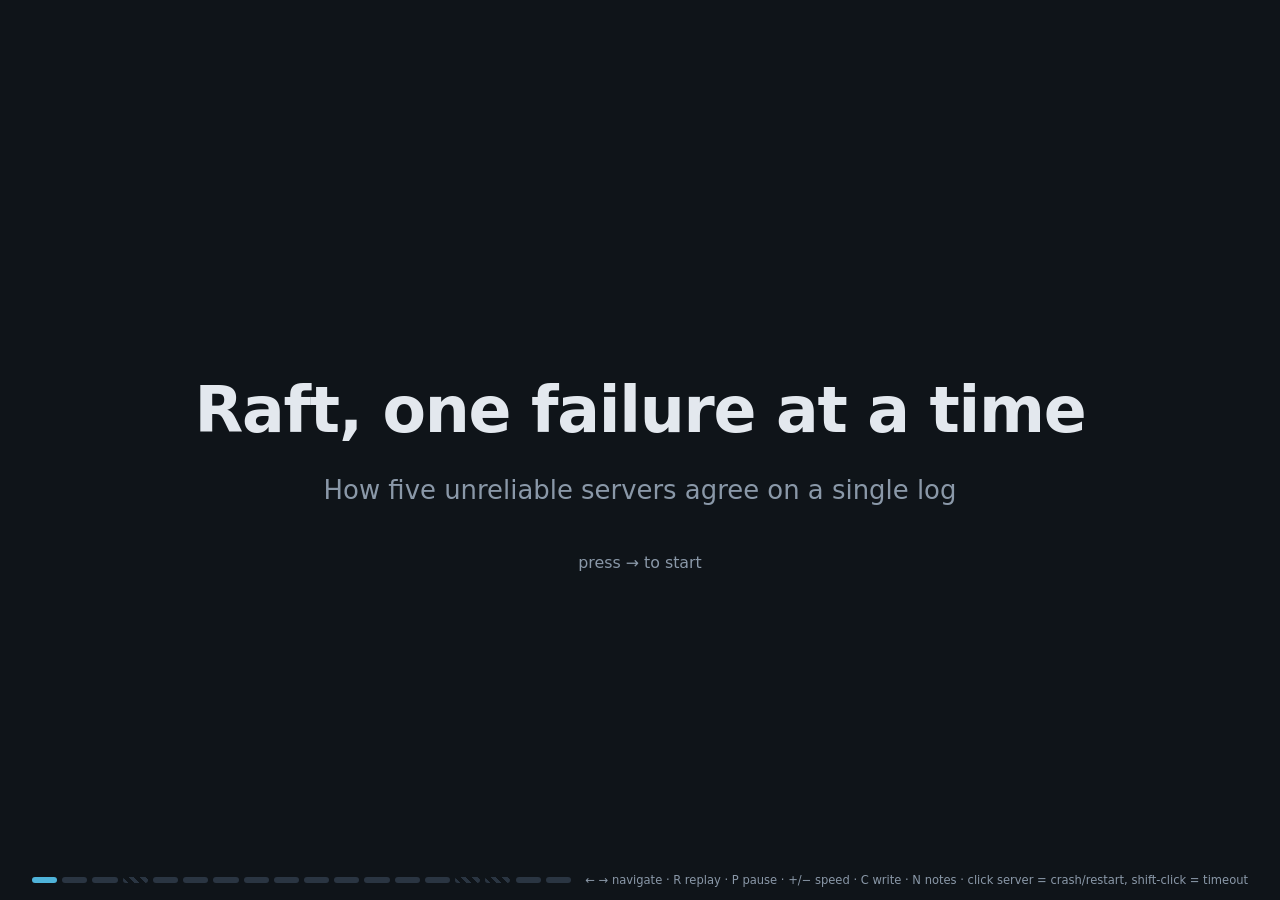
==== site/index.html @ b6d38cf2 "Turn the visualizer into an interactive Raft presentation The site is now a talk that builds Raft on" ====
<!doctype html>
<html lang="en">
<head>
<meta charset="utf-8">
<meta name="viewport" content="width=device-width, initial-scale=1">
<title>Raft, one failure at a time</title>
<link rel="stylesheet" href="raft.css">
<style>
  html { font-size: clamp(12px, 1.6vh, 26px); }
  body { height: 100vh; overflow: hidden; display: grid; grid-template-rows: auto minmax(0, 1fr) auto; font-size: 1rem; }

  header.top { padding: 1.4rem 2.5vw .6rem; display: flex; align-items: baseline; gap: 1.2rem; }
  .kicker { text-transform: uppercase; letter-spacing: .12em; font-size: .95rem; font-weight: 700; color: var(--ae); white-space: nowrap; }
  .kicker.problem { color: var(--bad); } .kicker.fix { color: var(--leader); } .kicker.bonus-problem { color: var(--bad); } .kicker.bonus-fix { color: var(--leader); }
  header.top h1 { margin: 0; font-size: 2.4rem; font-weight: 650; letter-spacing: -.01em; }

  main.stage { display: grid; grid-template-columns: minmax(0, 1.05fr) minmax(0, 1fr) minmax(0, .85fr); gap: 1.4vw; padding: .4rem 2.5vw .6rem; min-height: 0; }
  main.stage.nodata { grid-template-columns: minmax(0, 1.25fr) minmax(0, 0) minmax(0, 1fr); }
  main.stage.nodata .data { display: none; }
  .viz { display: flex; flex-direction: column; min-height: 0; gap: .5rem; }
  .viz canvas { flex: 1; width: 100%; min-height: 0; }
  .vizbar { display: flex; flex-wrap: wrap; gap: .4rem; align-items: center; font-size: .9rem; }
  .vizbar .spacer { flex: 1; }
  .vizbar .speed { color: var(--muted); }

  .data { display: flex; flex-direction: column; gap: .8rem; min-height: 0; overflow: auto; }
  .card { background: var(--panel); border: 1px solid var(--border); border-radius: 10px; padding: .7rem .8rem; }
  .card h3 { margin: 0 0 .4rem; font-size: .8rem; text-transform: uppercase; letter-spacing: .08em; color: var(--muted); font-weight: 600; }
  .card.events-card { flex: 1; display: flex; flex-direction: column; min-height: 8rem; }
  .card.events-card .events { flex: 1; font-size: .95rem; }
  .hidden { display: none !important; }

  .talk { display: flex; flex-direction: column; gap: 1rem; min-height: 0; }
  ul.bullets { list-style: none; margin: 0; padding: 0; display: flex; flex-direction: column; gap: .9rem; font-size: 1.45rem; line-height: 1.35; }
  ul.bullets li { padding-left: 1.1em; position: relative; opacity: 0; transform: translateY(6px); transition: opacity .35s, transform .35s; }
  ul.bullets li.shown { opacity: 1; transform: none; }
  ul.bullets li.shown.past { opacity: .55; }
  ul.bullets li::before { content: "›"; position: absolute; left: 0; color: var(--ae); font-weight: 700; }
  ul.bullets code { font-size: .9em; }
  .rules { margin-top: auto; background: var(--panel); border: 1px solid var(--border); border-radius: 10px; padding: .7rem .9rem; overflow: auto; }
  .rules h3 { margin: 0 0 .4rem; font-size: .8rem; text-transform: uppercase; letter-spacing: .08em; color: var(--muted); font-weight: 600; }
  .rules ol { margin: 0; padding-left: 1.4em; display: flex; flex-direction: column; gap: .25rem; font-size: .92rem; }
  .rules li.fresh { color: var(--leader); animation: ruleIn .8s ease-out; }
  @keyframes ruleIn { from { background: rgba(63,178,127,.35); } to { background: transparent; } }

  footer { display: flex; align-items: center; gap: 1rem; padding: .5rem 2.5vw .8rem; color: var(--muted); font-size: .8rem; }
  .progress { display: flex; gap: .35rem; flex: 1; }
  .progress span { height: .45rem; flex: 1; border-radius: 3px; background: var(--border); cursor: pointer; }
  .progress span.optional { background: repeating-linear-gradient(45deg, var(--border) 0 4px, transparent 4px 8px); }
  .progress span.done { background: #3d6593; }
  .progress span.current { background: var(--ae); }

  /* hero & recap layouts */
  .hero { display: none; grid-column: 1 / -1; align-self: center; justify-self: center; text-align: center; max-width: 70rem; }
  .hero h2 { font-size: 4.4rem; margin: 0 0 1rem; letter-spacing: -.02em; }
  .hero p { font-size: 1.8rem; color: var(--muted); margin: 0; }
  .hero .start { margin-top: 3rem; font-size: 1.1rem; color: var(--muted); }
  .recap { display: none; grid-column: 1 / -1; min-height: 0; overflow: auto; align-self: center; }
  .recap .groups { display: grid; grid-template-columns: repeat(3, minmax(0, 1fr)); gap: 1.4rem; }
  .recap .group { background: var(--panel); border: 1px solid var(--border); border-radius: 12px; padding: 1.4rem 1.6rem; }
  .recap .group h3 { margin: 0 0 .9rem; font-size: 1.9rem; }
  .recap .group:nth-child(1) h3 { color: var(--candidate); }
  .recap .group:nth-child(2) h3 { color: var(--ae); }
  .recap .group:nth-child(3) h3 { color: var(--leader); }
  .recap .group ul { margin: 0; padding-left: 1.2em; font-size: 1.45rem; line-height: 1.35; display: flex; flex-direction: column; gap: .8rem; }
  .recap .skipped { margin-top: 2.2rem; font-size: 1.35rem; color: var(--muted); }
  .recap .skipped b { color: var(--text); }
  iframe.sandbox { display: none; grid-column: 1 / -1; width: 100%; height: 100%; border: 1px solid var(--border); border-radius: 10px; background: var(--bg); }

  body.layout-hero .viz, body.layout-hero .data, body.layout-hero .talk,
  body.layout-recap .viz, body.layout-recap .data, body.layout-recap .talk,
  body.layout-sandbox .viz, body.layout-sandbox .data, body.layout-sandbox .talk { display: none; }
  body.layout-hero .hero { display: block; }
  body.layout-hero header.top { visibility: hidden; }
  body.layout-recap .recap { display: block; }
  body.layout-sandbox iframe.sandbox { display: block; }
  body.layout-hero main.stage, body.layout-recap main.stage, body.layout-sandbox main.stage { grid-template-columns: 1fr; }

  .notes {
    position: fixed; left: 2.5vw; right: 2.5vw; bottom: 3rem; background: rgba(23,30,38,.97); border: 1px solid var(--candidate);
    border-radius: 10px; padding: .8rem 1rem; font-size: 1.05rem; box-shadow: 0 10px 40px rgba(0,0,0,.5);
  }
  .notes b { color: var(--candidate); }
</style>
</head>
<body>
<header class="top">
  <span class="kicker" id="kicker"></span>
  <h1 id="title"></h1>
</header>

<main class="stage" id="stage">
  <section class="viz">
    <canvas class="cluster" id="cv"></canvas>
    <div class="vizbar">
      <button class="primary" id="btnWrite" title="C">Client write</button>
      <button id="btnPart">Partition</button>
      <span class="spacer"></span>
      <button id="btnReplay" title="R">↺ Replay</button>
      <button id="btnPause" title="P">❚❚</button>
      <span class="speed" id="speed">1.0×</span>
    </div>
  </section>

  <section class="data">
    <div class="card" id="cardLogs"><h3>Logs</h3><div class="logs" id="logs"></div></div>
    <div class="card" id="cardSm"><h3>State machines</h3><div class="sms" id="sms"></div></div>
    <div class="card" id="cardReceipts"><h3>Client was told “OK” for</h3><div class="receipts" id="receipts"></div></div>
    <div class="card events-card" id="cardEvents"><h3>Events</h3><div class="events" id="events"></div></div>
  </section>

  <aside class="talk">
    <ul class="bullets" id="bullets"></ul>
    <div class="rules"><h3>Rules so far</h3><ol id="rules"></ol></div>
  </aside>

  <div class="hero" id="hero"></div>
  <div class="recap" id="recap"></div>
  <iframe class="sandbox" id="sandbox" title="Raft sandbox"></iframe>
</main>

<footer>
  <div class="progress" id="progress"></div>
  <span>← → navigate · R replay · P pause · +/− speed · C write · N notes · click server = crash/restart, shift-click = timeout</span>
</footer>
<div class="notes hidden" id="notes"></div>

<script src="raft-sim.js"></script>
<script src="raft-view.js"></script>
<script src="slides.js"></script>
<script src="deck.js"></script>
</body>
</html>
---- site/raft.css ----
/* Shared styles for the Raft presentation and sandbox. */
:root {
  --bg: #0f1419;
  --panel: #171e26;
  --panel-2: #1e2731;
  --border: #2a3542;
  --text: #e3e8ee;
  --muted: #8a98a8;
  --follower: #4a6fa5;
  --candidate: #e0a030;
  --leader: #3fb27f;
  --offline: #39414b;
  --rv: #e0a030;
  --ae: #4fb3d9;
  --client: #b07cf0;
  --bad: #e05561;
  --canvas-bg: #121921;
  --link: #233040;
}
* { box-sizing: border-box; }
body {
  margin: 0; background: var(--bg); color: var(--text);
  font: 14px/1.45 system-ui, -apple-system, "Segoe UI", Roboto, sans-serif;
}
button {
  background: var(--panel-2); color: var(--text); border: 1px solid var(--border);
  border-radius: 6px; padding: .35em .8em; font: inherit; cursor: pointer;
}
button:hover { border-color: #4a5a6c; }
button.primary { background: #2b4a6e; border-color: #3d6593; }
button.on { background: #5a2a32; border-color: var(--bad); }
canvas.cluster { display: block; cursor: pointer; border-radius: 8px; background: var(--canvas-bg); }
code { background: var(--panel-2); padding: 0 .3em; border-radius: 4px; }

/* Log table */
.logs { overflow-x: auto; }
table.log { border-collapse: separate; border-spacing: 3px; }
table.log th { font-weight: 500; color: var(--muted); font-size: .75em; text-align: center; min-width: 1.9em; }
table.log th.row { text-align: left; white-space: nowrap; padding-right: .4em; font-size: .95em; color: var(--text); }
table.log td.cell {
  min-width: 1.9em; height: 1.9em; text-align: center; border-radius: 4px; font-size: .85em; font-weight: 600;
  color: #0d1117; border: 2px solid transparent; position: relative; padding: 0 .2em;
}
table.log.cmds td.cell { min-width: 3.1em; height: 2.3em; line-height: 1.05; }
table.log td.cell .c { display: block; }
table.log td.cell .tm { display: block; font-size: .7em; opacity: .75; font-weight: 500; }
table.log td.cell.uncommitted { opacity: .45; border-style: dashed; border-color: rgba(255,255,255,.7); }
table.log td.cell.empty { background: transparent; border: 1px dashed var(--border); }
table.log td.cell.new { animation: pop .5s ease-out; }
table.log td.cell.diverged { outline: 3px solid var(--bad); outline-offset: 1px; }
table.log td.cell.nextmark { box-shadow: 0 4px 0 0 var(--candidate); }
table.log td.meta { color: var(--muted); font-size: .75em; white-space: nowrap; padding-left: .5em; }
tr.offline th.row, tr.offline td { opacity: .3; }
@keyframes pop { from { transform: scale(1.5); } to { transform: scale(1); } }
.badge { display: inline-block; font-size: .7em; padding: 0 .45em; border-radius: 8px; margin-left: .3em; color: #0d1117; font-weight: 600; }

/* State machines */
.sms { display: grid; grid-template-columns: repeat(5, minmax(0, 1fr)); gap: .5em; }
.sm { background: var(--panel-2); border: 1px solid var(--border); border-radius: 8px; padding: .4em .6em; }
.sm.offline { opacity: .35; }
.sm .t { font-weight: 600; }
.kv { display: grid; grid-template-columns: auto 1fr; gap: 0 .6em; margin-top: .2em; font-family: ui-monospace, Menlo, Consolas, monospace; }
.kv .k { color: var(--muted); }
.kv .v.flash { animation: flash .8s ease-out; }
.kv .v.diff { color: #fff; background: var(--bad); border-radius: 3px; padding: 0 .2em; }
@keyframes flash { from { color: #fff; background: #3fb27f88; } to { background: transparent; } }

/* Client receipts */
.receipts { display: flex; flex-wrap: wrap; gap: .4em; }
.receipt { background: rgba(176,124,240,.15); border: 1px solid var(--client); border-radius: 6px; padding: .1em .5em; font-family: ui-monospace, Menlo, Consolas, monospace; }
.receipt small { color: var(--muted); }
.receipt.lost { border-color: var(--bad); background: rgba(224,85,97,.25); text-decoration: line-through; text-decoration-color: var(--bad); }
.receipt.lost b { text-decoration: none; color: var(--bad); }
.receipts .none { color: var(--muted); }

/* Event log */
.events { overflow-y: auto; font-family: ui-monospace, Menlo, Consolas, monospace; font-size: .85em; }
.events div { padding: 1px 0; border-bottom: 1px solid #1c242d; }
.events .time { color: var(--muted); margin-right: .6em; }
.ev-leader { color: var(--leader); } .ev-cand { color: var(--candidate); } .ev-crash { color: var(--bad); }
.ev-commit { color: #9fd3ff; } .ev-client { color: var(--client); } .ev-trunc { color: #ff9f7a; }
.ev-bad { color: #fff; background: rgba(224,85,97,.35); }

.legend { display: flex; flex-wrap: wrap; gap: .4em 1em; color: var(--muted); font-size: .85em; }
.legend span::before { content: ""; display: inline-block; width: .7em; height: .7em; border-radius: 50%; margin-right: .35em; vertical-align: -.05em; background: var(--c); }
.legend span.hollow::before { background: transparent; border: 2px solid var(--c); width: .45em; height: .45em; }
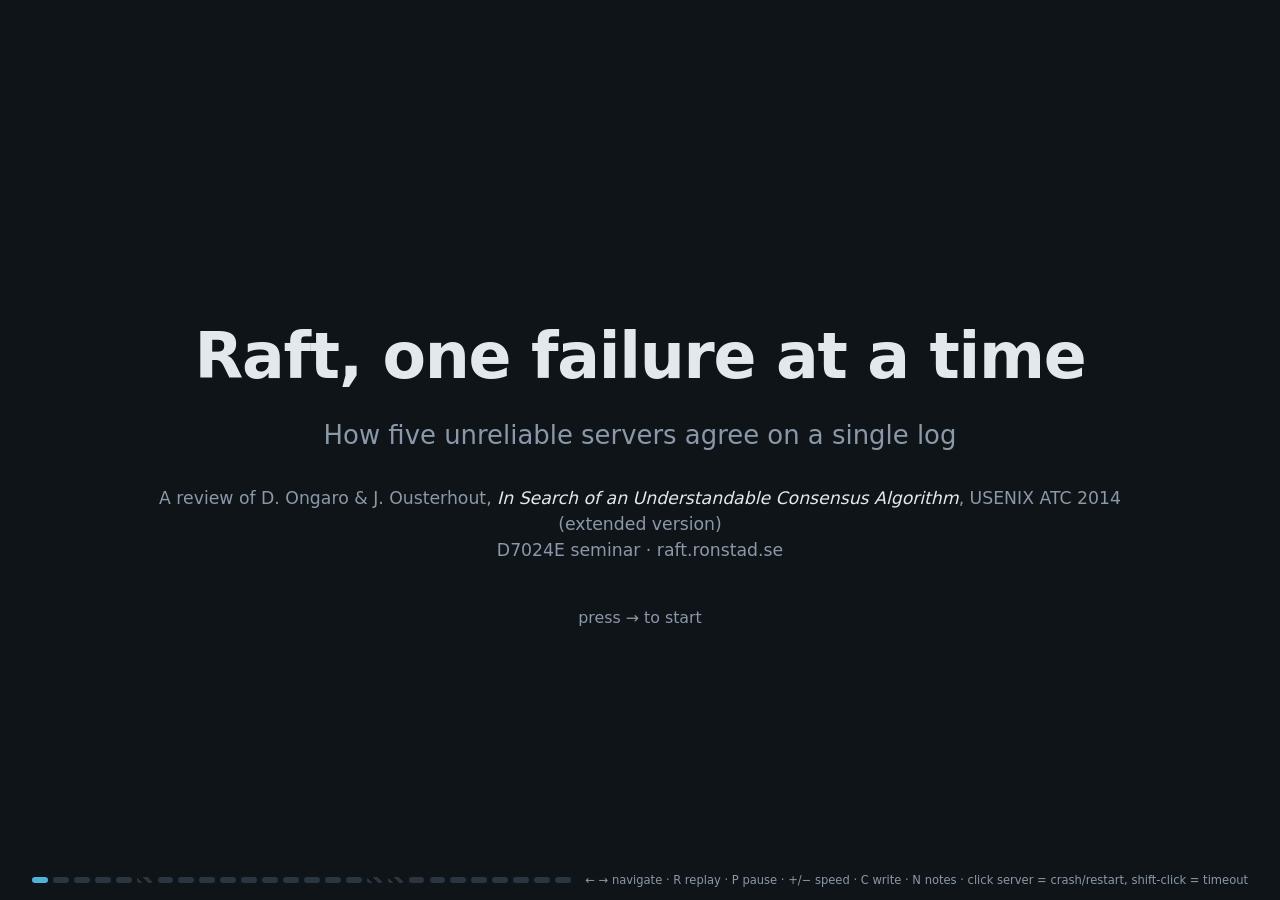
==== commit be8bddac: "Add IMRAD paper slides, PDF export, and fix the majority slide layout - Introduction, Methods (desig" ====
--- a/site/index.html
+++ b/site/index.html
@@ -13,9 +13,31 @@
   .kicker { text-transform: uppercase; letter-spacing: .12em; font-size: .95rem; font-weight: 700; color: var(--ae); white-space: nowrap; }
   .kicker.problem { color: var(--bad); } .kicker.fix { color: var(--leader); } .kicker.bonus-problem { color: var(--bad); } .kicker.bonus-fix { color: var(--leader); }
   header.top h1 { margin: 0; font-size: 2.4rem; font-weight: 650; letter-spacing: -.01em; }
+  header.top .section { margin-left: auto; font-size: .9rem; color: var(--muted); white-space: nowrap; letter-spacing: .04em; }
+  .kicker.introduction, .kicker.methods { color: var(--ae); } .kicker.results { color: var(--leader); }
+  .kicker.discussion, .kicker.our-reflections { color: var(--candidate); }
+
+  /* paper layout: big bullets + a figure */
+  .paper { display: none; grid-column: 1 / -1; grid-template-columns: minmax(0, 1.15fr) minmax(0, 1fr); gap: 3vw; align-items: center; min-height: 0; padding: 0 1vw; }
+  .paper ul.bullets { font-size: 1.75rem; gap: 1.3rem; }
+  .paper .figure { min-height: 0; }
+  .paper .quote { font-size: 1.5rem; line-height: 1.4; color: var(--text); border-left: 4px solid var(--candidate); padding: .4rem 0 .4rem 1.2rem; margin: 0; }
+  .paper .quote footer { display: block; padding: .8rem 0 0; font-size: 1rem; color: var(--muted); }
+  .tiles { display: grid; grid-template-columns: repeat(2, minmax(0, 1fr)); gap: 1rem; }
+  .tile { background: var(--panel); border: 1px solid var(--border); border-radius: 12px; padding: 1.1rem 1.2rem; }
+  .tile .num { font-size: 2.8rem; font-weight: 700; letter-spacing: -.02em; line-height: 1.1; }
+  .tile .lbl { color: var(--muted); font-size: 1.05rem; margin-top: .3rem; line-height: 1.3; }
+  .tile.wide { grid-column: 1 / -1; }
+  .pillars { display: grid; grid-template-columns: repeat(3, minmax(0, 1fr)); gap: 1rem; }
+  .pillar { background: var(--panel); border: 1px solid var(--border); border-top: 4px solid var(--c); border-radius: 10px; padding: 1rem; font-size: 1.15rem; line-height: 1.35; }
+  .pillar b { display: block; font-size: 1.35rem; margin-bottom: .4rem; color: var(--c); }
+  .chart { width: 100%; height: auto; display: block; }
+  .chart text { font-family: system-ui, sans-serif; }
+  .figcap { color: var(--muted); font-size: 1rem; margin-top: .6rem; }
+  .src { color: var(--muted); font-size: .95rem; margin-top: 1rem; }
 
   main.stage { display: grid; grid-template-columns: minmax(0, 1.05fr) minmax(0, 1fr) minmax(0, .85fr); gap: 1.4vw; padding: .4rem 2.5vw .6rem; min-height: 0; }
-  main.stage.nodata { grid-template-columns: minmax(0, 1.25fr) minmax(0, 0) minmax(0, 1fr); }
+  main.stage.nodata { grid-template-columns: minmax(0, 1.25fr) minmax(0, 1fr); }
   main.stage.nodata .data { display: none; }
   .viz { display: flex; flex-direction: column; min-height: 0; gap: .5rem; }
   .viz canvas { flex: 1; width: 100%; min-height: 0; }
@@ -35,6 +57,8 @@
   ul.bullets li { padding-left: 1.1em; position: relative; opacity: 0; transform: translateY(6px); transition: opacity .35s, transform .35s; }
   ul.bullets li.shown { opacity: 1; transform: none; }
   ul.bullets li.shown.past { opacity: .55; }
+  body.export ul.bullets li.shown.past { opacity: 1; }
+  body.export .hero .start { visibility: hidden; }
   ul.bullets li::before { content: "›"; position: absolute; left: 0; color: var(--ae); font-weight: 700; }
   ul.bullets code { font-size: .9em; }
   .rules { margin-top: auto; background: var(--panel); border: 1px solid var(--border); border-radius: 10px; padding: .7rem .9rem; overflow: auto; }
@@ -54,6 +78,8 @@
   .hero { display: none; grid-column: 1 / -1; align-self: center; justify-self: center; text-align: center; max-width: 70rem; }
   .hero h2 { font-size: 4.4rem; margin: 0 0 1rem; letter-spacing: -.02em; }
   .hero p { font-size: 1.8rem; color: var(--muted); margin: 0; }
+  .hero .meta { margin-top: 2.2rem; font-size: 1.2rem; color: var(--muted); line-height: 1.5; }
+  .hero .meta i { color: var(--text); }
   .hero .start { margin-top: 3rem; font-size: 1.1rem; color: var(--muted); }
   .recap { display: none; grid-column: 1 / -1; min-height: 0; overflow: auto; align-self: center; }
   .recap .groups { display: grid; grid-template-columns: repeat(3, minmax(0, 1fr)); gap: 1.4rem; }
@@ -67,10 +93,13 @@
   .recap .skipped b { color: var(--text); }
   iframe.sandbox { display: none; grid-column: 1 / -1; width: 100%; height: 100%; border: 1px solid var(--border); border-radius: 10px; background: var(--bg); }
 
+  body.layout-text .viz, body.layout-text .data, body.layout-text .talk,
   body.layout-hero .viz, body.layout-hero .data, body.layout-hero .talk,
   body.layout-recap .viz, body.layout-recap .data, body.layout-recap .talk,
   body.layout-sandbox .viz, body.layout-sandbox .data, body.layout-sandbox .talk { display: none; }
   body.layout-hero .hero { display: block; }
+  body.layout-text .paper { display: grid; }
+  body.layout-text main.stage { grid-template-columns: 1fr; }
   body.layout-hero header.top { visibility: hidden; }
   body.layout-recap .recap { display: block; }
   body.layout-sandbox iframe.sandbox { display: block; }
@@ -87,6 +116,7 @@
 <header class="top">
   <span class="kicker" id="kicker"></span>
   <h1 id="title"></h1>
+  <span class="section" id="section"></span>
 </header>
 
 <main class="stage" id="stage">
@@ -115,6 +145,7 @@
   </aside>
 
   <div class="hero" id="hero"></div>
+  <div class="paper" id="paper"><ul class="bullets" id="pbullets"></ul><div class="figure" id="figure"></div></div>
   <div class="recap" id="recap"></div>
   <iframe class="sandbox" id="sandbox" title="Raft sandbox"></iframe>
 </main>
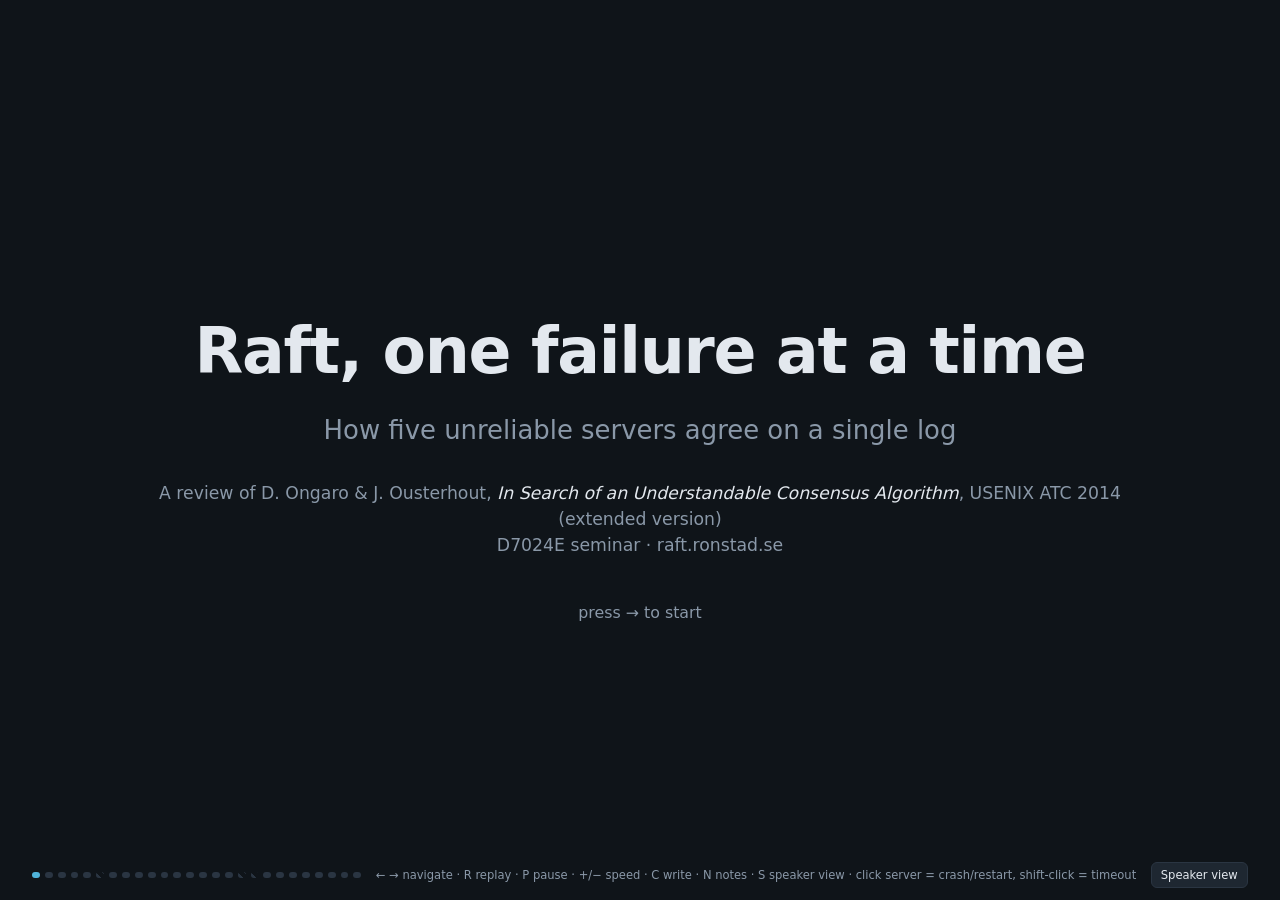
==== commit 0e1a5325: "Add speaker notes, a speaker view window and an animation-done indicator - site/notes.js: speaking s" ====
--- a/site/index.html
+++ b/site/index.html
@@ -44,6 +44,10 @@
   .vizbar { display: flex; flex-wrap: wrap; gap: .4rem; align-items: center; font-size: .9rem; }
   .vizbar .spacer { flex: 1; }
   .vizbar .speed { color: var(--muted); }
+  .status { font-size: .85rem; padding: .2em .7em; border-radius: 999px; border: 1px solid var(--border); white-space: nowrap; }
+  .status.done { color: var(--leader); border-color: rgba(63,178,127,.5); }
+  .status.busy { color: var(--candidate); border-color: rgba(224,160,48,.5); animation: pulse 1.2s ease-in-out infinite; }
+  @keyframes pulse { 50% { opacity: .55; } }
 
   .data { display: flex; flex-direction: column; gap: .8rem; min-height: 0; overflow: auto; }
   .card { background: var(--panel); border: 1px solid var(--border); border-radius: 10px; padding: .7rem .8rem; }
@@ -59,6 +63,7 @@
   ul.bullets li.shown.past { opacity: .55; }
   body.export ul.bullets li.shown.past { opacity: 1; }
   body.export .hero .start { visibility: hidden; }
+  body.export .status, body.export #btnPresenter { visibility: hidden; }
   ul.bullets li::before { content: "›"; position: absolute; left: 0; color: var(--ae); font-weight: 700; }
   ul.bullets code { font-size: .9em; }
   .rules { margin-top: auto; background: var(--panel); border: 1px solid var(--border); border-radius: 10px; padding: .7rem .9rem; overflow: auto; }
@@ -125,6 +130,7 @@
     <div class="vizbar">
       <button class="primary" id="btnWrite" title="C">Client write</button>
       <button id="btnPart">Partition</button>
+      <span class="status done" id="status">✓ done</span>
       <span class="spacer"></span>
       <button id="btnReplay" title="R">↺ Replay</button>
       <button id="btnPause" title="P">❚❚</button>
@@ -152,13 +158,15 @@
 
 <footer>
   <div class="progress" id="progress"></div>
-  <span>← → navigate · R replay · P pause · +/− speed · C write · N notes · click server = crash/restart, shift-click = timeout</span>
+  <span>← → navigate · R replay · P pause · +/− speed · C write · N notes · S speaker view · click server = crash/restart, shift-click = timeout</span>
+  <button id="btnPresenter" title="S">Speaker view</button>
 </footer>
 <div class="notes hidden" id="notes"></div>
 
 <script src="raft-sim.js"></script>
 <script src="raft-view.js"></script>
 <script src="slides.js"></script>
+<script src="notes.js"></script>
 <script src="deck.js"></script>
 </body>
 </html>
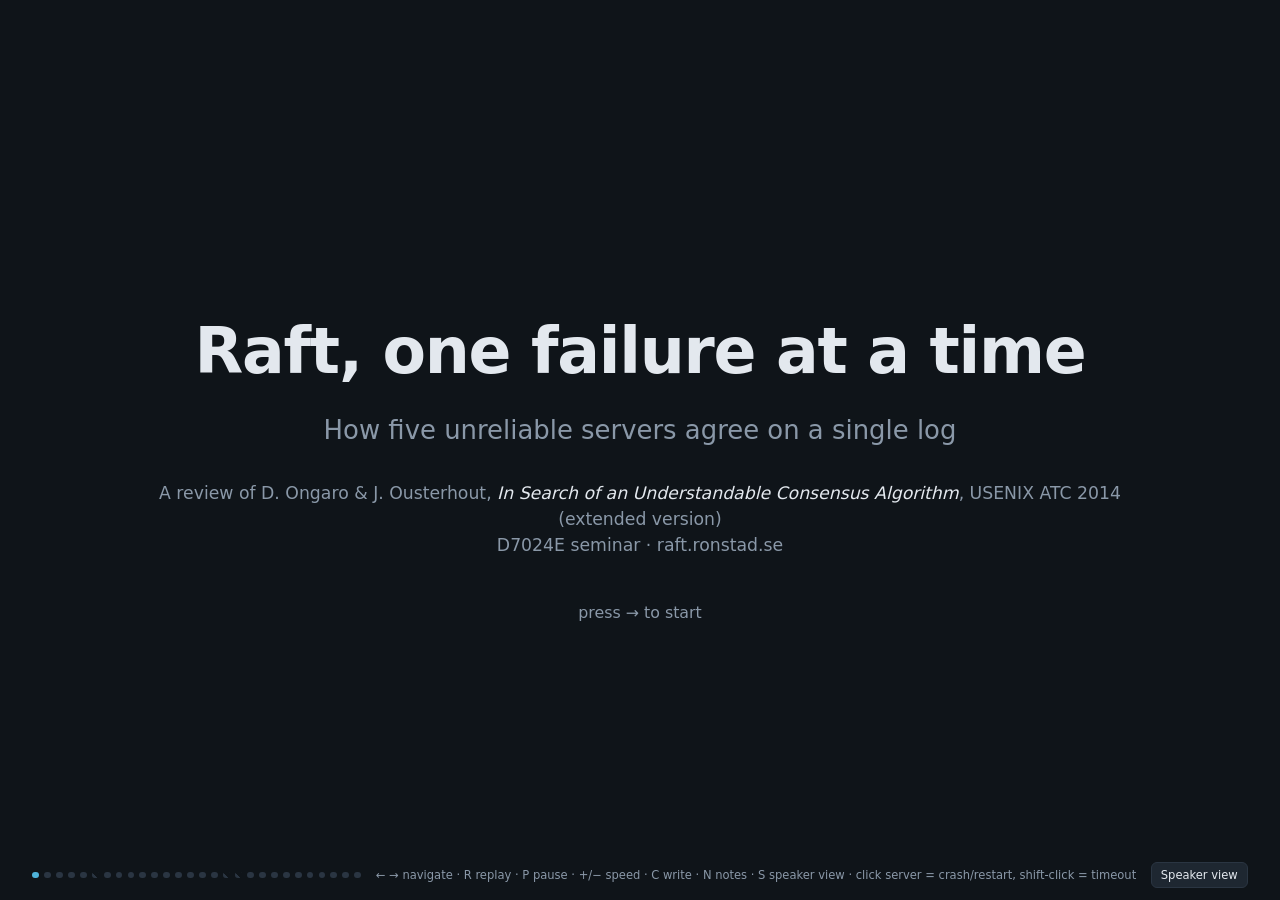
==== commit a7318301: "Align Results and Discussion slides with the written review - User study: the paper's Figure 14 scat" ====
--- a/site/index.html
+++ b/site/index.html
@@ -35,6 +35,15 @@
   .chart text { font-family: system-ui, sans-serif; }
   .figcap { color: var(--muted); font-size: 1rem; margin-top: .6rem; }
   .src { color: var(--muted); font-size: .95rem; margin-top: 1rem; }
+  .paperfig { margin: 0; background: #fff; border-radius: 12px; padding: 1rem; max-width: 34rem; }
+  .paperfig img { display: block; width: 100%; height: auto; }
+  .tile.prop { font-size: 1.15rem; line-height: 1.4; }
+  .tile.prop .pname { font-size: 1.35rem; font-weight: 700; margin-bottom: .3rem; color: var(--leader); }
+  .tile.prop .how { font-size: .85rem; font-weight: 500; color: var(--muted); margin-left: .4rem; }
+  table.bias { width: 100%; border-collapse: collapse; font-size: 1.1rem; line-height: 1.4; }
+  table.bias th { text-align: left; color: var(--muted); font-size: .85rem; text-transform: uppercase; letter-spacing: .06em; padding: .4rem .6rem; border-bottom: 2px solid var(--border); }
+  table.bias td { padding: .6rem; border-bottom: 1px solid var(--border); vertical-align: top; }
+  table.bias td:first-child { font-weight: 600; white-space: nowrap; color: var(--candidate); }
 
   main.stage { display: grid; grid-template-columns: minmax(0, 1.05fr) minmax(0, 1fr) minmax(0, .85fr); gap: 1.4vw; padding: .4rem 2.5vw .6rem; min-height: 0; }
   main.stage.nodata { grid-template-columns: minmax(0, 1.25fr) minmax(0, 1fr); }
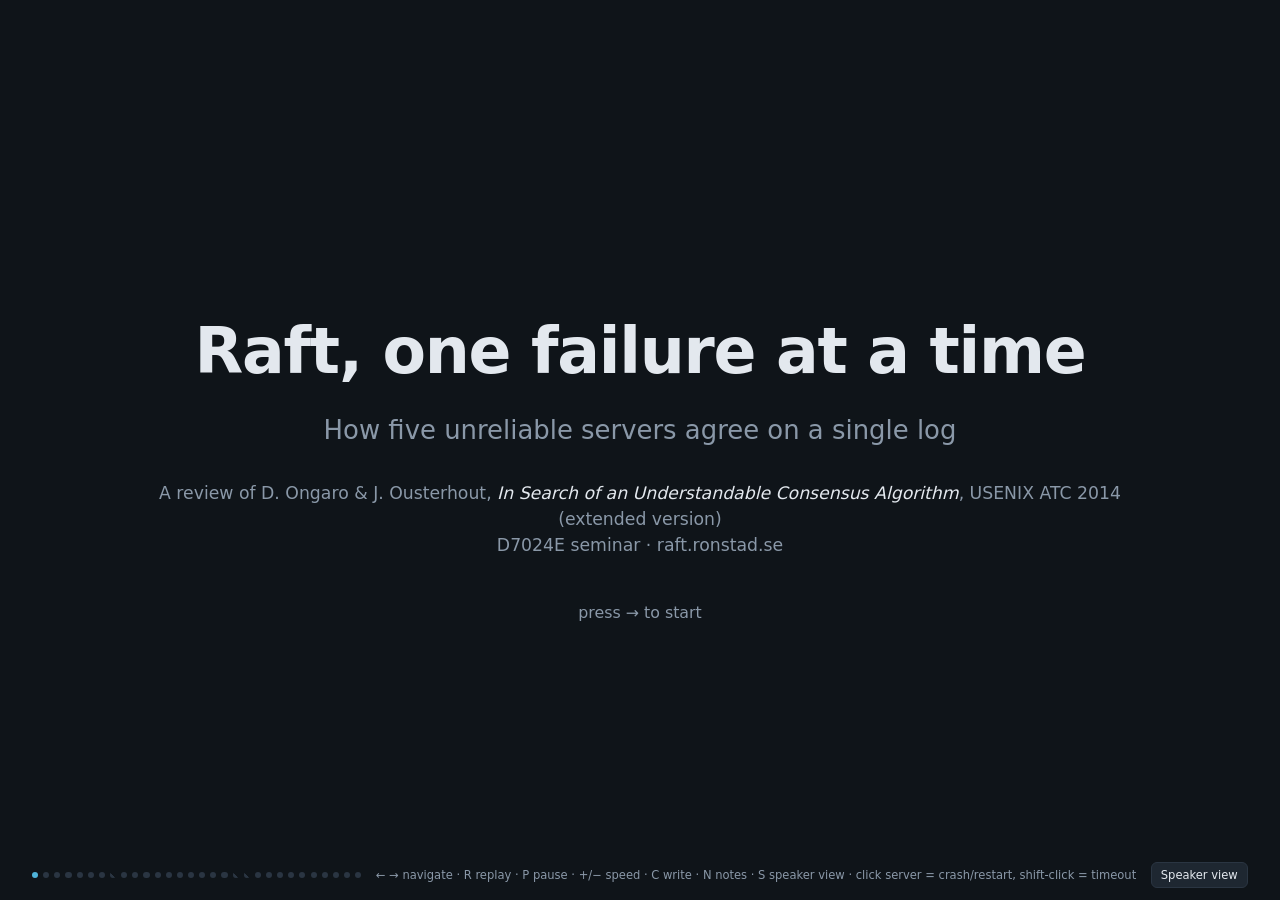
==== commit 9f10de23: "intro v2" ====
--- a/site/index.html
+++ b/site/index.html
@@ -43,6 +43,10 @@
   table.bias { width: 100%; border-collapse: collapse; font-size: 1.1rem; line-height: 1.4; }
   table.bias th { text-align: left; color: var(--muted); font-size: .85rem; text-transform: uppercase; letter-spacing: .06em; padding: .4rem .6rem; border-bottom: 2px solid var(--border); }
   table.bias td { padding: .6rem; border-bottom: 1px solid var(--border); vertical-align: top; }
+  table.contrast { width: 100%; border-collapse: collapse; font-size: 1.05rem; line-height: 1.35; margin-top: 1rem; }
+  table.contrast th { text-align: left; color: var(--muted); font-size: .85rem; text-transform: uppercase; letter-spacing: .06em; padding: .3rem .6rem; border-bottom: 2px solid var(--border); width: 50%; }
+  table.contrast td { padding: .45rem .6rem; border-bottom: 1px solid var(--border); vertical-align: top; }
+  table.contrast td:first-child { color: var(--muted); }
   table.bias td:first-child { font-weight: 600; white-space: nowrap; color: var(--candidate); }
 
   main.stage { display: grid; grid-template-columns: minmax(0, 1.05fr) minmax(0, 1fr) minmax(0, .85fr); gap: 1.4vw; padding: .4rem 2.5vw .6rem; min-height: 0; }
